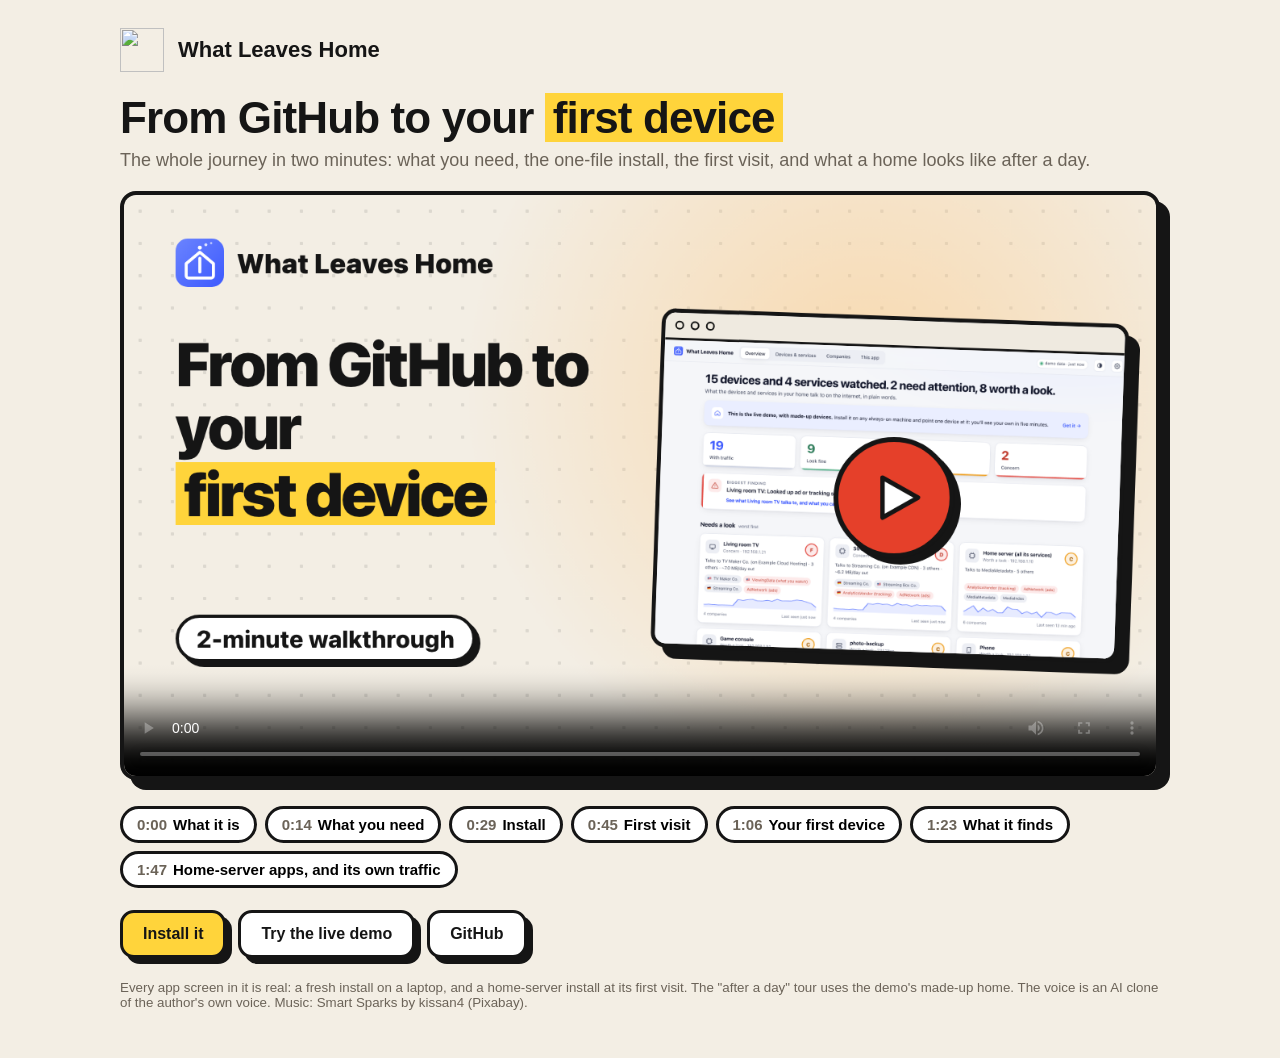
==== docs/walkthrough.html @ a90b0579 "The 2-minute walkthrough: on the README and the live demo site The README shows the walkthrough's th" ====
<!doctype html>
<html lang="en"><head><meta charset="utf-8"><meta name="viewport" content="width=device-width, initial-scale=1">
<title>What Leaves Home: the 2-minute walkthrough</title>
<meta name="description" content="From GitHub to your first device: what you need, the one-file install, the first visit, and what a home looks like after a day.">
<link rel="icon" href="logo.svg">
<!-- Served with the live demo. The video comes from the v0.8.1 release, fetched when the site is built. Nothing loads from elsewhere. -->
<style>
:root{--paper:#F3EEE4;--ink:#151515;--muted:#6B6358;--hi:#FFD43B}
*{box-sizing:border-box;margin:0;padding:0}
body{background:var(--paper);color:var(--ink);font-family:-apple-system,BlinkMacSystemFont,"Segoe UI",Helvetica,Arial,sans-serif;-webkit-font-smoothing:antialiased;padding:28px 16px 48px}
main{max-width:1040px;margin:0 auto}
header{display:flex;align-items:center;gap:14px;margin-bottom:22px}
header img{width:44px;height:44px}
header b{font-size:22px}
h1{font-size:clamp(28px,4.5vw,44px);line-height:1.1;letter-spacing:-.02em;margin-bottom:8px}
h1 i{font-style:normal;background:var(--hi);padding:0 8px}
p.lede{color:var(--muted);font-size:18px;margin-bottom:20px}
video{width:100%;display:block;border:4px solid var(--ink);border-radius:16px;box-shadow:10px 10px 0 var(--ink);background:#000}
.chap{display:flex;flex-wrap:wrap;gap:8px;margin:26px 0 22px}
.chap button{font:inherit;font-size:15px;font-weight:700;padding:7px 14px;border-radius:999px;border:3px solid var(--ink);background:#fff;cursor:pointer}
.chap button span{color:var(--muted);font-weight:600;margin-right:6px}
.cta{display:flex;flex-wrap:wrap;gap:12px}
.cta a{font-weight:800;text-decoration:none;color:var(--ink);padding:12px 20px;border-radius:14px;border:3px solid var(--ink);box-shadow:6px 6px 0 var(--ink);background:#fff}
.cta a.go{background:var(--hi)}
small{display:block;margin-top:22px;color:var(--muted)}
</style></head><body><main>
<header><img src="logo.svg" alt=""><b>What Leaves Home</b></header>
<h1>From GitHub to your <i>first device</i></h1>
<p class="lede">The whole journey in two minutes: what you need, the one-file install, the first visit, and what a home looks like after a day.</p>
<video id="v" controls preload="metadata" playsinline poster="walkthrough.png" src="walkthrough.mp4"></video>
<div class="chap" id="chap"></div>
<div class="cta"><a class="go" href="https://github.com/swapanshridhar/what-leaves-home#install">Install it</a><a href="./">Try the live demo</a><a href="https://github.com/swapanshridhar/what-leaves-home">GitHub</a></div>
<small>Every app screen in it is real: a fresh install on a laptop, and a home-server install at its first visit. The "after a day" tour uses the demo's made-up home. The voice is an AI clone of the author's own voice. Music: Smart Sparks by kissan4 (Pixabay).</small>
</main>
<script>
const C = [[0, "What it is"], [14, "What you need"], [29, "Install"], [45, "First visit"], [66, "Your first device"], [83, "What it finds"], [107, "Home-server apps, and its own traffic"]];
const v = document.getElementById("v"), box = document.getElementById("chap");
for (const [t, name] of C) {
  const b = document.createElement("button");
  b.innerHTML = `<span>${Math.floor(t / 60)}:${String(t % 60).padStart(2, "0")}</span>${name}`;
  b.onclick = () => { v.currentTime = t; v.play(); };
  box.appendChild(b);
}
</script>
</body></html>
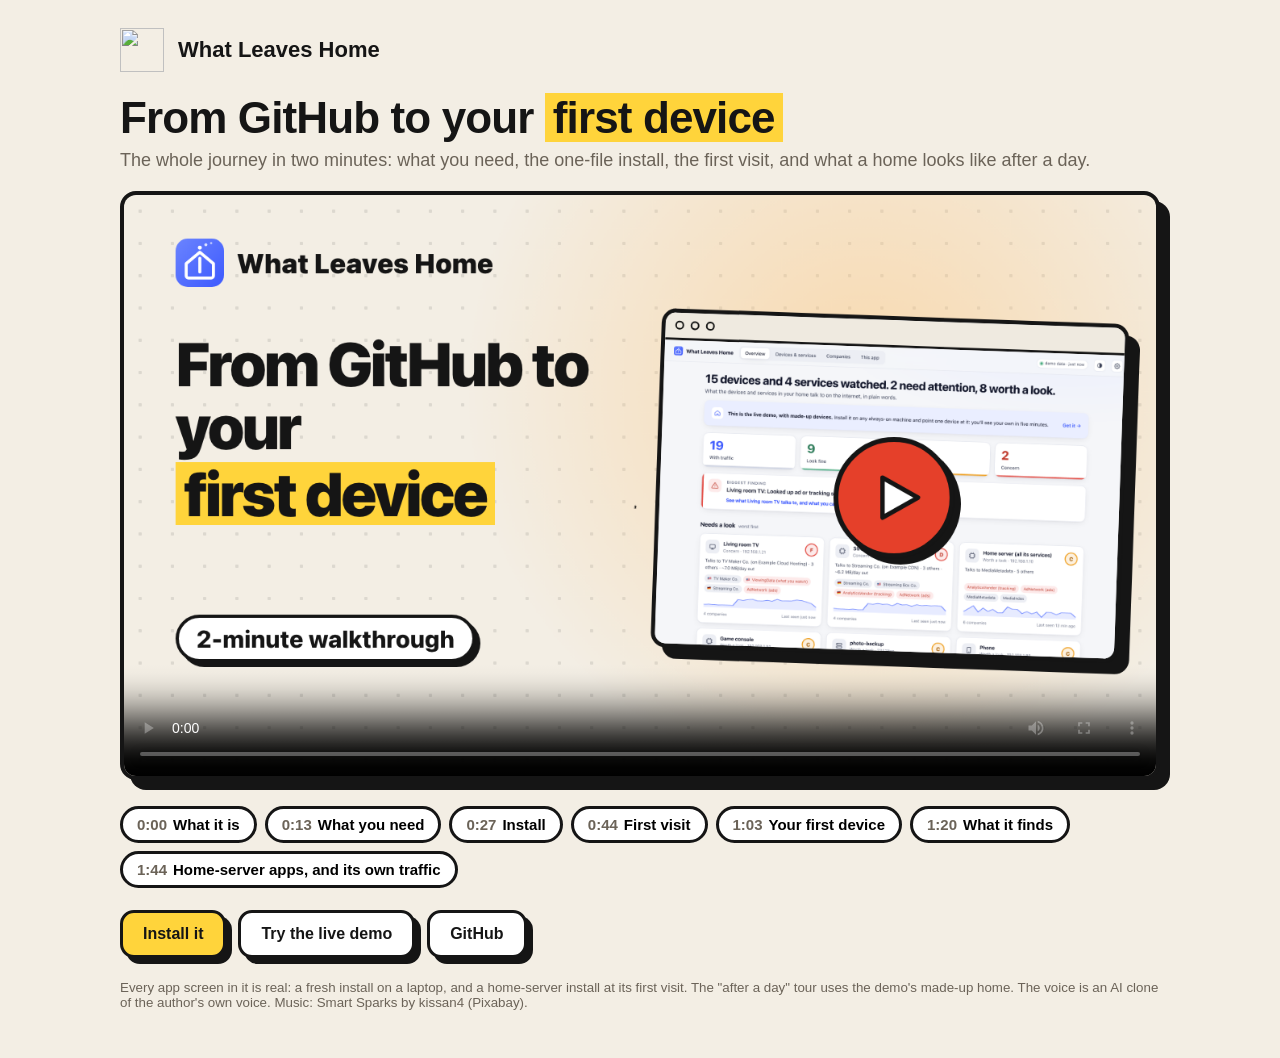
==== commit 3fee8feb: "Walkthrough: chapter times for the new recording The walkthrough is re-recorded in the author's voic" ====
--- a/docs/walkthrough.html
+++ b/docs/walkthrough.html
@@ -33,7 +33,7 @@
 <small>Every app screen in it is real: a fresh install on a laptop, and a home-server install at its first visit. The "after a day" tour uses the demo's made-up home. The voice is an AI clone of the author's own voice. Music: Smart Sparks by kissan4 (Pixabay).</small>
 </main>
 <script>
-const C = [[0, "What it is"], [14, "What you need"], [29, "Install"], [45, "First visit"], [66, "Your first device"], [83, "What it finds"], [107, "Home-server apps, and its own traffic"]];
+const C = [[0, "What it is"], [13, "What you need"], [27, "Install"], [44, "First visit"], [63, "Your first device"], [80, "What it finds"], [104, "Home-server apps, and its own traffic"]];
 const v = document.getElementById("v"), box = document.getElementById("chap");
 for (const [t, name] of C) {
   const b = document.createElement("button");
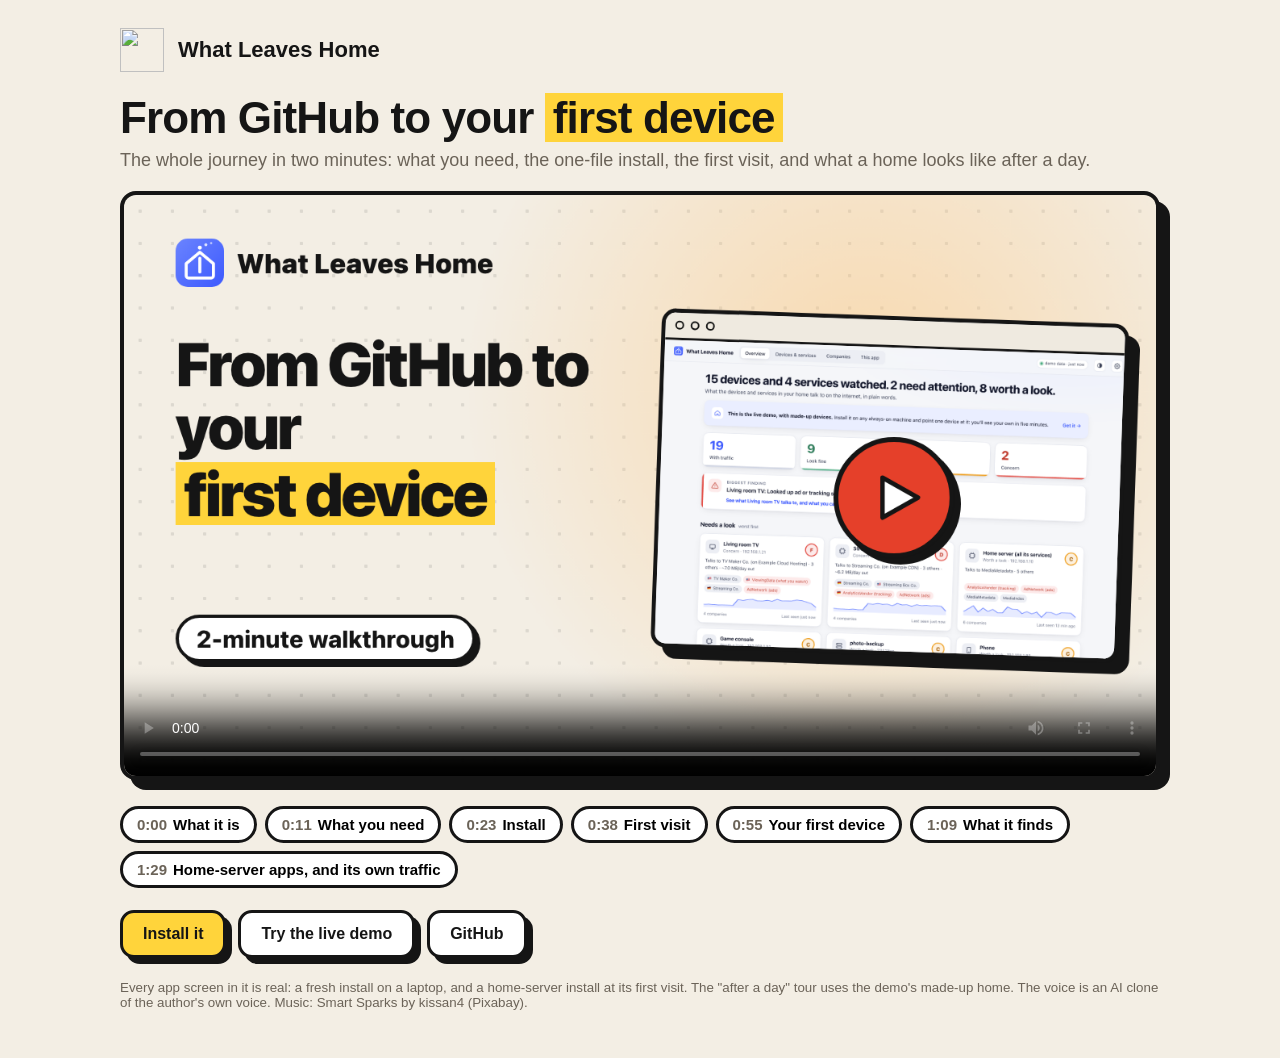
==== commit 54d34b18: "Walkthrough: the final recording, and its chapter times The video on the v0.8.1 release is replaced " ====
--- a/docs/walkthrough.html
+++ b/docs/walkthrough.html
@@ -33,7 +33,7 @@
 <small>Every app screen in it is real: a fresh install on a laptop, and a home-server install at its first visit. The "after a day" tour uses the demo's made-up home. The voice is an AI clone of the author's own voice. Music: Smart Sparks by kissan4 (Pixabay).</small>
 </main>
 <script>
-const C = [[0, "What it is"], [13, "What you need"], [27, "Install"], [44, "First visit"], [63, "Your first device"], [80, "What it finds"], [104, "Home-server apps, and its own traffic"]];
+const C = [[0, "What it is"], [11, "What you need"], [23, "Install"], [38, "First visit"], [55, "Your first device"], [69, "What it finds"], [89, "Home-server apps, and its own traffic"]];
 const v = document.getElementById("v"), box = document.getElementById("chap");
 for (const [t, name] of C) {
   const b = document.createElement("button");
